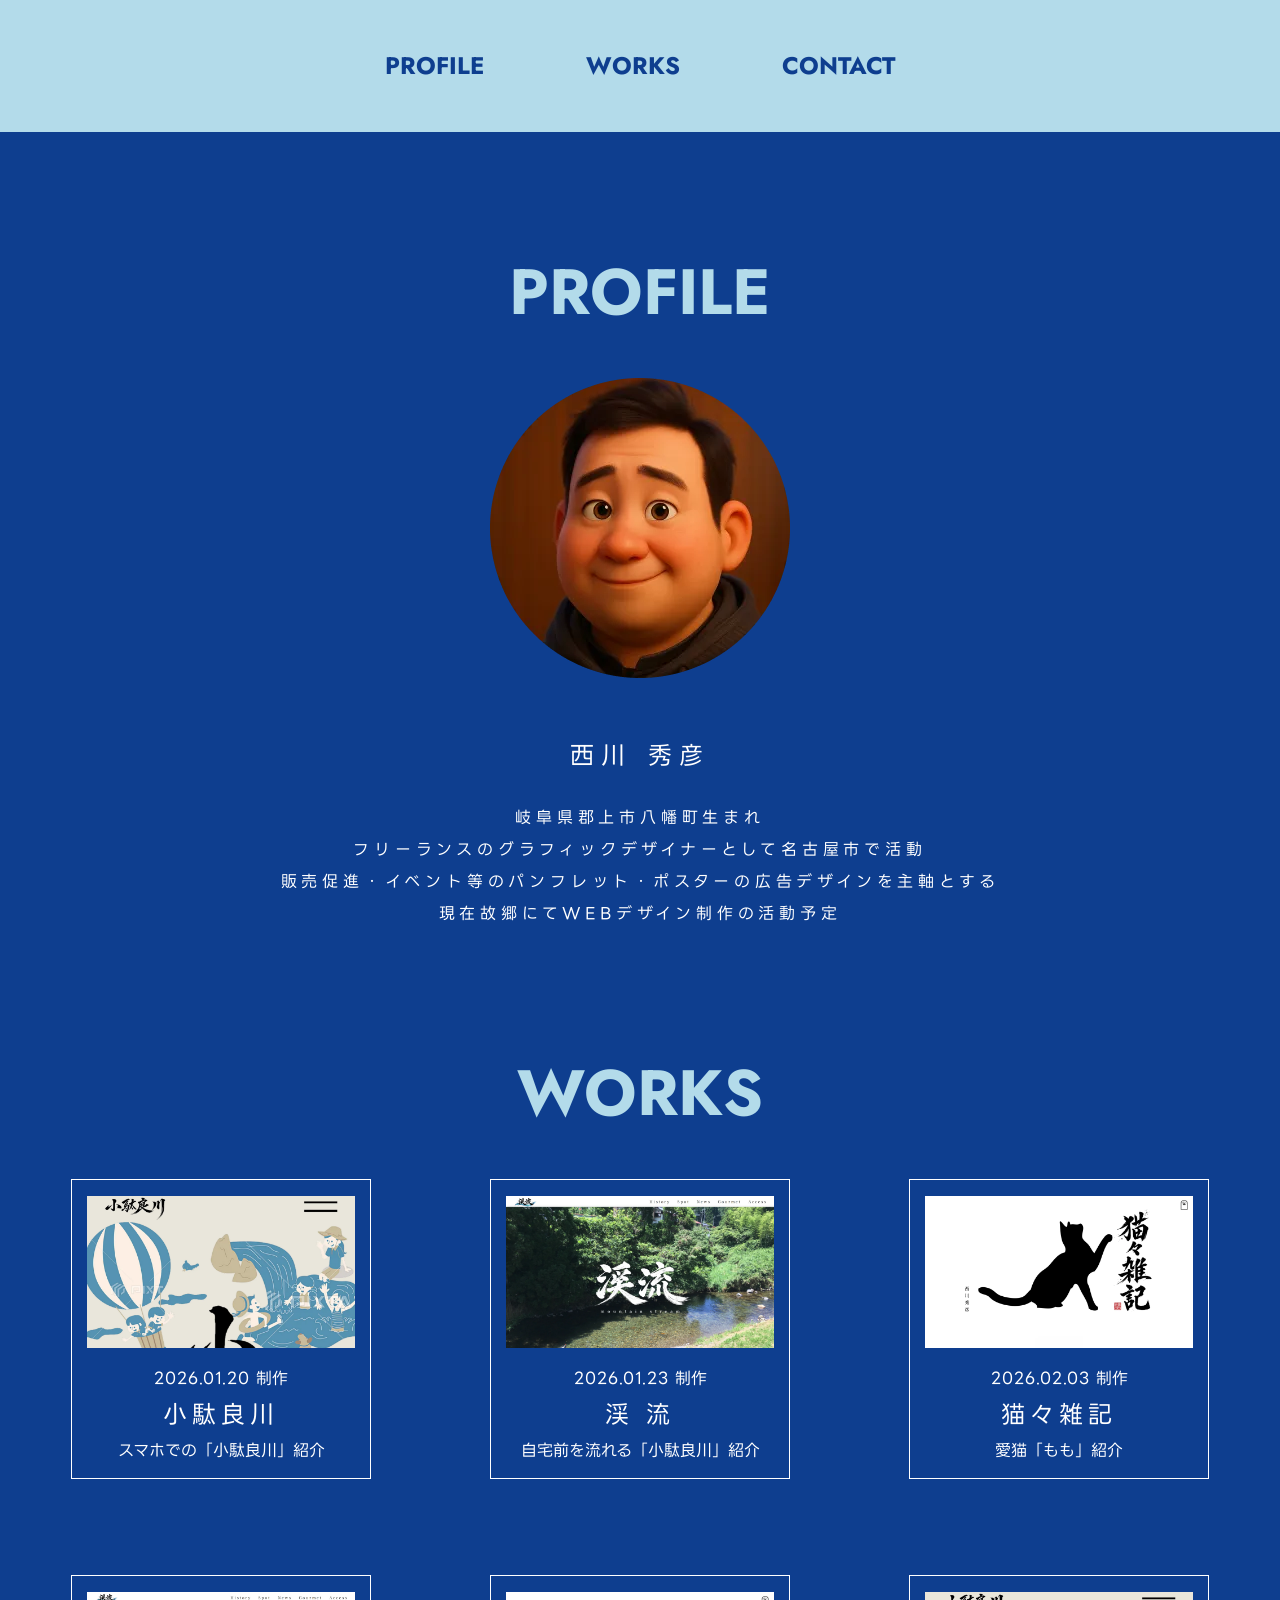
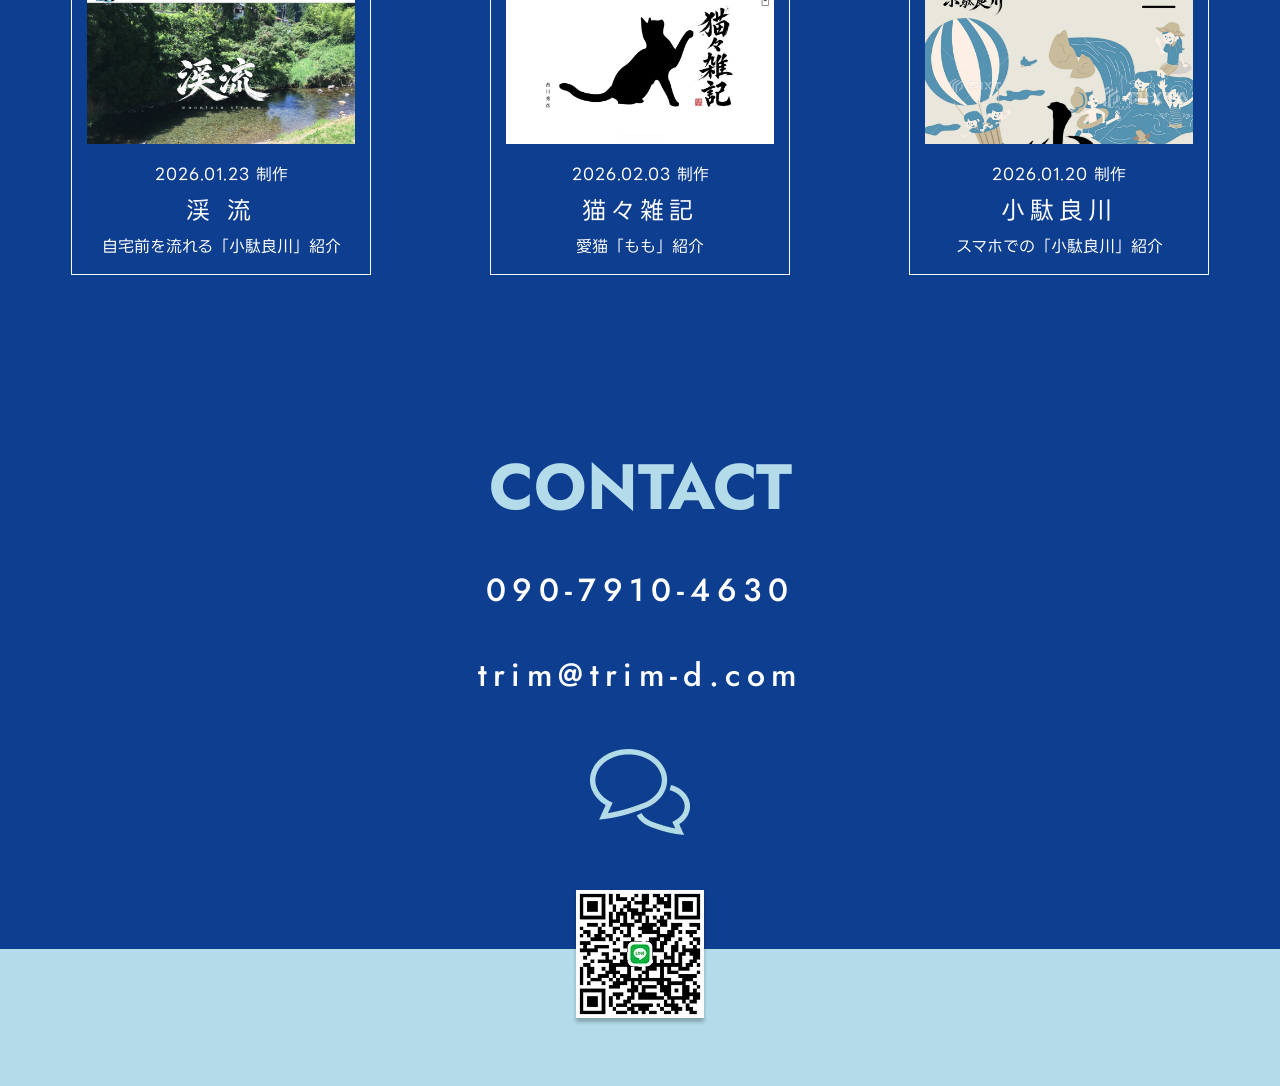
==== index.html @ a08f2c5a "Add files via upload" ====
<!DOCTYPE html>
<html lang="ja">
<head>
    <meta charset="UTF-8">
    <meta name="viewport" content="width=device-width, initial-scale=1.0">
    <title>trim portfolio</title>
    <link rel="stylesheet" href="destyle.css">
    <link rel="stylesheet" href="style.css">
    
    <link rel="preconnect" href="https://fonts.googleapis.com">
    <link rel="preconnect" href="https://fonts.gstatic.com" crossorigin>
    <link href="https://fonts.googleapis.com/css2?family=Jost:ital,wght@0,100..900;1,100..900&display=swap" rel="stylesheet">
    
    <link rel="preconnect" href="https://fonts.googleapis.com">
    <link rel="preconnect" href="https://fonts.gstatic.com" crossorigin>
    <link href="https://fonts.googleapis.com/css2?family=Jost:ital,wght@0,100..900;1,100..900&family=LINE+Seed+JP&display=swap" rel="stylesheet">
</head>
<body>
    <header>
        <div><a href="index.html#PROFILE">PROFILE</a></div>
        <div><a href="index.html#WORKS">WORKS</a></div>
        <div><a href="index.html#CONTACT">CONTACT</a></div>
    </header>

    <main>
        <h2 class="PROFILE" id="PROFILE">PROFILE</h2>
        <div class="character"><img src="img/character.webp"></div>
        <h3>西川&nbsp;秀彦</h3>
        <div class="wide">
            <p>岐阜県郡上市八幡町生まれ<br>
            フリーランスのグラフィックデザイナーとして名古屋市で活動<br>
            販売促進・イベント等のパンフレット・ポスターの広告デザインを主軸とする<br>
            現在故郷にてWEBデザイン制作の活動予定</p>
        </div>
        <div class="narrow">
            <p>岐阜県郡上市八幡町生まれ<br>
            フリーランスの<br>グラフィックデザイナーとして<br>名古屋市で活動<br>
            販売促進・イベント等の<br>パンフレット・ポスターの<br>広告デザインを主軸とする<br>
            現在故郷にてWEBデザイン制作の<br>活動予定</p>
        </div>
        <h2 id="WORKS">WORKS</h2>
        <div class="workss">
            <div class="works">
                <div class="work">
                    <a href="index4.html"><img src="img/img003.webp" class="imge"></a>
                    <p>2026.01.20&nbsp;制作</p>
                    <p class="title">小駄良川</p>
                    <p>スマホでの「小駄良川」紹介</p>
                </div>
            </div>
            <div class="works">
                <div class="work">
                    <a href="index2.html"><img src="img/img001.webp" class="imge"></a>
                    <p>2026.01.23&nbsp;制作</p>
                    <p class="title">渓&nbsp;流</p>
                    <p>自宅前を流れる「小駄良川」紹介</p>
                </div>
            </div>
            <div class="works">
                <div class="work">
                    <a href="index3.html"><img src="img/img002.webp" class="imge"></a>
                    <p>2026.02.03&nbsp;制作</p>
                    <p class="title">猫々雑記</p>
                    <p>愛猫「もも」紹介</p>
                </div>
            </div>
            <div class="works">
                <div class="work">
                    <a href="index2.html"><img src="img/img001.webp" class="imge"></a>
                    <p>2026.01.23&nbsp;制作</p>
                    <p class="title">渓&nbsp;流</p>
                    <p>自宅前を流れる「小駄良川」紹介</p>
                </div>
            </div>
            <div class="works">
                <div class="work">
                    <a href="index3.html"><img src="img/img002.webp" class="imge"></a>
                    <p>2026.02.03&nbsp;制作</p>
                    <p class="title">猫々雑記</p>
                    <p>愛猫「もも」紹介</p>
                </div>
            </div>
            <div class="works">
                <div class="work">
                    <a href="index4.html"><img src="img/img003.webp" class="imge"></a>
                    <p>2026.01.20&nbsp;制作</p>
                    <p class="title">小駄良川</p>
                    <p>スマホでの「小駄良川」紹介</p>
                </div>
            </div>
        </div>
        <h2 id="CONTACT">CONTACT</h2>
        <div class="hov1"><a href="tel:09079104630"><h4>090-7910-4630</h4></a></div>
        <div class="hov2"><a href="mailto:trim@trim-d.com"><h4>trim@trim-d.com</h4></a></div>
        <!-- <div class="mail"><a href="https://docs.google.com/forms/d/e/1FAIpQLSetaSt2dtOFJgFO29B1UzWakWCxqp90bEWePeTC_6CjGvQuvQ/viewform?usp=publish-editor"><img src="img/contact.png"></a></div> -->
        <div class="mail"><a href="contact.html"><img src="img/contact.webp"></a></div>
        <div class="line"><a href="https://line.me/ti/p/WzSoRrCOG3" target="_blank"><img src="img/line.webp"></a></div>
    </main>
    <!-- スマホでもホバーさせる一行 -->
    <script>document.addEventListener('touchstart', function(){}, {passive: true});</script>



</body>
</html>
---- destyle.css ----
/*! destyle.css v4.0.1 | MIT License | https://github.com/nicolas-cusan/destyle.css */

/* Reset box-model and set borders */
/* ============================================ */

*,
::before,
::after {
  box-sizing: border-box;
  border-style: solid;
  border-width: 0;
  min-width: 0;
}

/* Document */
/* ============================================ */

/**
 * 1. Correct the line height in all browsers.
 * 2. Prevent adjustments of font size after orientation changes in iOS.
 * 3. Remove gray overlay on links for iOS.
 */

html {
  line-height: 1.15; /* 1 */
  -webkit-text-size-adjust: 100%; /* 2 */
  -webkit-tap-highlight-color: transparent; /* 3*/
}

/* Sections */
/* ============================================ */

/**
 * Remove the margin in all browsers.
 */

body {
  margin: 0;
}

/**
 * Render the `main` element consistently in IE.
 */

main {
  display: block;
}

/* Vertical rhythm */
/* ============================================ */

p,
table,
blockquote,
address,
pre,
iframe,
form,
figure,
dl {
  margin: 0;
}

/* Headings */
/* ============================================ */

h1,
h2,
h3,
h4,
h5,
h6 {
  font-size: inherit;
  font-weight: inherit;
  margin: 0;
}

/* Lists (enumeration) */
/* ============================================ */

ul,
ol {
  margin: 0;
  padding: 0;
  list-style: none;
}

/* Lists (definition) */
/* ============================================ */

dt {
  font-weight: bold;
}

dd {
  margin-left: 0;
}

/* Grouping content */
/* ============================================ */

/**
 * 1. Add the correct box sizing in Firefox.
 * 2. Show the overflow in Edge and IE.
 */

hr {
  box-sizing: content-box; /* 1 */
  height: 0; /* 1 */
  overflow: visible; /* 2 */
  border-top-width: 1px;
  margin: 0;
  clear: both;
  color: inherit;
}

/**
 * 1. Correct the inheritance and scaling of font size in all browsers.
 * 2. Correct the odd `em` font sizing in all browsers.
 */

pre {
  font-family: monospace, monospace; /* 1 */
  font-size: inherit; /* 2 */
}

address {
  font-style: inherit;
}

/* Text-level semantics */
/* ============================================ */

/**
 * Remove the gray background on active links in IE 10.
 */

a {
  background-color: transparent;
  text-decoration: none;
  color: inherit;
}

/**
 * 1. Remove the bottom border in Chrome 57-
 * 2. Add the correct text decoration in Chrome, Edge, IE, Opera, and Safari.
 */

abbr[title] {
  text-decoration: underline dotted; /* 2 */
}

/**
 * Add the correct font weight in Chrome, Edge, and Safari.
 */

b,
strong {
  font-weight: bolder;
}

/**
 * 1. Correct the inheritance and scaling of font size in all browsers.
 * 2. Correct the odd `em` font sizing in all browsers.
 */

code,
kbd,
samp {
  font-family: monospace, monospace; /* 1 */
  font-size: inherit; /* 2 */
}

/**
 * Add the correct font size in all browsers.
 */

small {
  font-size: 80%;
}

/**
 * Prevent `sub` and `sup` elements from affecting the line height in
 * all browsers.
 */

sub,
sup {
  font-size: 75%;
  line-height: 0;
  position: relative;
  vertical-align: baseline;
}

sub {
  bottom: -0.25em;
}

sup {
  top: -0.5em;
}

/* Replaced content */
/* ============================================ */

/**
 * Prevent vertical alignment issues.
 */

svg,
img,
embed,
object,
iframe {
  vertical-align: bottom;
}

/* Forms */
/* ============================================ */

/**
 * Reset form fields to make them styleable.
 * 1. Make form elements stylable across systems iOS especially.
 * 2. Inherit text-transform from parent.
 */

button,
input,
optgroup,
select,
textarea {
  -webkit-appearance: none; /* 1 */
  appearance: none;
  vertical-align: middle;
  color: inherit;
  font: inherit;
  background: transparent;
  padding: 0;
  margin: 0;
  border-radius: 0;
  text-align: inherit;
  text-transform: inherit; /* 2 */
}

/**
 * Correct cursors for clickable elements.
 */

button,
[type="button"],
[type="reset"],
[type="submit"] {
  cursor: pointer;
}

button:disabled,
[type="button"]:disabled,
[type="reset"]:disabled,
[type="submit"]:disabled {
  cursor: default;
}

/**
 * Improve outlines for Firefox and unify style with input elements & buttons.
 */

:-moz-focusring {
  outline: auto;
}

select:disabled {
  opacity: inherit;
}

/**
 * Remove padding
 */

option {
  padding: 0;
}

/**
 * Reset to invisible
 */

fieldset {
  margin: 0;
  padding: 0;
  min-width: 0;
}

legend {
  padding: 0;
}

/**
 * Add the correct vertical alignment in Chrome, Firefox, and Opera.
 */

progress {
  vertical-align: baseline;
}

/**
 * Remove the default vertical scrollbar in IE 10+.
 */

textarea {
  overflow: auto;
}

/**
 * Correct the cursor style of increment and decrement buttons in Chrome.
 */

[type="number"]::-webkit-inner-spin-button,
[type="number"]::-webkit-outer-spin-button {
  height: auto;
}

/**
 * Correct the outline style in Safari.
 */

[type="search"] {
  outline-offset: -2px; /* 1 */
}

/**
 * Remove the inner padding in Chrome and Safari on macOS.
 */

[type="search"]::-webkit-search-decoration {
  -webkit-appearance: none;
}

/**
 * 1. Correct the inability to style clickable types in iOS and Safari.
 * 2. Fix font inheritance.
 */

::-webkit-file-upload-button {
  -webkit-appearance: button; /* 1 */
  font: inherit; /* 2 */
}

/**
 * Fix appearance for Firefox
 */
[type="number"] {
  -moz-appearance: textfield;
}

/**
 * Clickable labels
 */

label[for] {
  cursor: pointer;
}

/* Interactive */
/* ============================================ */

/*
 * Add the correct display in Edge, IE 10+, and Firefox.
 */

details {
  display: block;
}

/*
 * Add the correct display in all browsers.
 */

summary {
  display: list-item;
}

/*
 * Remove outline for editable content.
 */

[contenteditable]:focus {
  outline: auto;
}

/* Tables */
/* ============================================ */

/**
1. Correct table border color inheritance in all Chrome and Safari.
*/

table {
  border-color: inherit; /* 1 */
  border-collapse: collapse;
}

caption {
  text-align: left;
}

td,
th {
  vertical-align: top;
  padding: 0;
}

th {
  text-align: left;
  font-weight: bold;
}
---- style.css ----
/* .jost-<uniquifier> {
  font-family: "Jost", sans-serif;
  font-optical-sizing: auto;
  font-weight: <weight>;
  font-style: normal;
} */
.line-seed-jp-regular {
  font-family: "LINE Seed JP", sans-serif;
  font-weight: 400;
  font-style: normal;
}


header {
  display: flex;
  justify-content: center;
  gap: 8%;
  font-family: "Jost", sans-serif;
  font-optical-sizing: auto;
  font-weight: bold;
  font-size: 24px;
  text-align: center;
  color: #0E3E8F;
  background-color: #B3DBEA;
  padding-top: 52px;
  padding-bottom: 52px;
  position: fixed; 
  width: 100%;
  z-index: 1000; /* ヘッダーを最前面に */
}
main {
  background-color: #0E3E8F;
  padding-top: 128px;
}
.for {
  background-color: #0E3E8F;
  padding-bottom: 128px;
}
.PROFILE {
  /* background-color: #0E3E8F; */
  color: #B3DBEA;
  font-family: "Jost", sans-serif;
  font-optical-sizing: auto;
  font-weight: bold;
  font-size: 64px;
  text-align: center;
  padding-top: 128px;
}
h2 {
  /* background-color: #0E3E8F; */
  color: #B3DBEA;
  font-family: "Jost", sans-serif;
  font-optical-sizing: auto;
  font-weight: bold;
  font-size: 64px;
  text-align: center;
  padding-top: 128px;
}
.character {
  display: flex;
  justify-content: center;
  padding-top: 48px;
}
h3 {
  font-family: "LINE Seed JP", sans-serif;
  font-weight: 400;
  font-style: normal;
  font-size: 24px;
  color: #ffffff;
  text-align: center;
  letter-spacing: 0.3em;
  padding-top: 64px;
}
.wide {
  font-family: "LINE Seed JP", sans-serif;
  font-weight: 400;
  font-style: normal;
  font-size: 16px;
  color: #ffffff;
  text-align: center;
  letter-spacing: 0.3em;
  line-height: 2;
  padding-top: 32px;
  margin-left: 4%;
  margin-right: 4%;
}
.narrow {
  font-family: "LINE Seed JP", sans-serif;
  font-weight: 400;
  font-style: normal;
  font-size: 16px;
  color: #ffffff;
  text-align: center;
  letter-spacing: 0.3em;
  line-height: 2;
  padding-top: 32px;
  margin-left: 4%;
  margin-right: 4%;
}
@media screen and (max-width: 700px) {
  .wide {
    display: none;
  }
}
@media screen and (min-width: 700px) {
  .narrow {
    display: none;
  }
  .for {
  background-color: #0E3E8F;
  padding-bottom: 600px;
  }
}
.work {
  font-family: "LINE Seed JP", sans-serif;
  font-weight: 400;
  font-style: normal;
  font-size: 16px;
  color: #ffffff;
  text-align: center;
  line-height: 1.8;
}
.work2 {
  font-family: "LINE Seed JP", sans-serif;
  font-weight: 400;
  font-style: normal;
  font-size: 16px;
  color: #ffffff;
  text-align: center;
  line-height: 1.8;
  padding-bottom: 128px;
}
.title {
  font-size: 24px;
  letter-spacing: 0.2em;
}
.works {
  margin: 48px;
  border: 1px solid #ffffff;
	width: 300px;
	height: 300px;
}
.workss {
  display: flex;
  justify-content: space-evenly;
  flex-wrap: wrap;
}
h4 {
  color: #ffffff;
  font-family: "Jost", sans-serif;
  font-optical-sizing: auto;
  font-weight: 500;
  font-size: 32px;
  text-align: center;
  padding-top: 48px;
  letter-spacing: 0.2em;
}
.mail {
  display: flex;
  justify-content: center;
  padding-top: 48px;
}
.line {
  display: flex;
  justify-content: center;
  margin-top: 48px;
  background: linear-gradient(
    to bottom,
    #0E3E8F 0%,
    #0E3E8F 30%,
    #B3DBEA 30%,
    #B3DBEA 100%
  );
  padding-bottom: 60px;
}




/* contact全体のスタイルを統一 */
/* CSSにおける* { }は、ウェブページ内のすべてのHTML要素にスタイルを適用する「ユニバーサルセレクター」です。 */
* {
    box-sizing: border-box; /* これで padding, border を含めたサイズ計算をする */
    margin: 0;
    padding: 0;
}

body {
  font-family: "LINE Seed JP", sans-serif;
  font-weight: 400;
  font-style: normal;
  text-align: center;
  margin: 0;
  padding: 0;
  overflow-x: hidden;/* hoverで増えた分をはみ出さない様にする */
}

/* フォームのタイトル */
h5 {
  margin-top: 64px;
  margin-bottom: 16px;
  font-size: 24px;
  color: rgb(255, 255, 255);
  letter-spacing: 0.3em;
}

/* フォーム全体のスタイル */
form {
  background-color: rgb(255, 255, 255);
  padding: 20px;
  width: 90%;
  max-width: 400px;
  margin: auto;
  border-radius: 10px;
  text-align: left;
}

/* ラベルのスタイル */
label {
  display: block;
  margin-top: 10px;
  font-weight: 600;
  color: #0E3E8F;
}

/* 入力欄のスタイル */
input, textarea {
  width: 100%; /* box-sizingが適用されるので、paddingやborder込みで100%に収まる */
  padding: 10px;
  margin-top: 5px;
  border: 1px solid #ccc;
  border-radius: 5px;
  font-size: 16px;
}

/* テキストエリアの高さを調整 */
textarea {
  resize: vertical;
  height: 120px;
}

/* 送信ボタンのスタイル */
button {
  background-color: #B3DBEA;
  color: #ffffff;
  border: none;
  padding: 10px;
  width: 100%;
  margin-top: 10px;
  border-radius: 5px;
  font-size: 16px;
  cursor: pointer;
  text-align: center;
}

/* ホバー時のボタンスタイル */
button:hover {
  background-color: #0E3E8F;
}

/* contact下の空き */
.aki {
  padding-bottom: 200px;
}


@media screen and (max-width: 600px) {
    form {
        padding: 15px;
        width: 95%;
    }
    button {
        font-size: 14px;
        padding: 8px;
    }
}
img:hover {
  filter: drop-shadow(4px 4px 4px lab(0% 0 0 / 0.5));
  transform:scale(1.2);
	transition:0.5s;
}
.imge {
  padding-top: 16px;
  padding-bottom: 16px;
  width: 90%;
}
.imge2 {
  width: 100vw;
  padding: 4%;
  margin-top: 16%;
}
.hov1:hover {
  filter: drop-shadow(4px 4px 4px rgba(0, 0, 0, 0.8));
  transform:scale(1.2);
	transition:0.5s;
}
.hov2:hover {
  filter: drop-shadow(4px 4px 4px rgba(0, 0, 0, 0.8));
  transform:scale(1.2);
	transition:0.5s;
}
.character {
  display: inline-block; /* 回転を確実にする */
  transition: transform 0.5s ease-in-out; /* 0.5秒かけてなめらかに回転 */
}

.character:hover {
  transform: rotate(720deg); /* ホバー時に360度回転 */
}
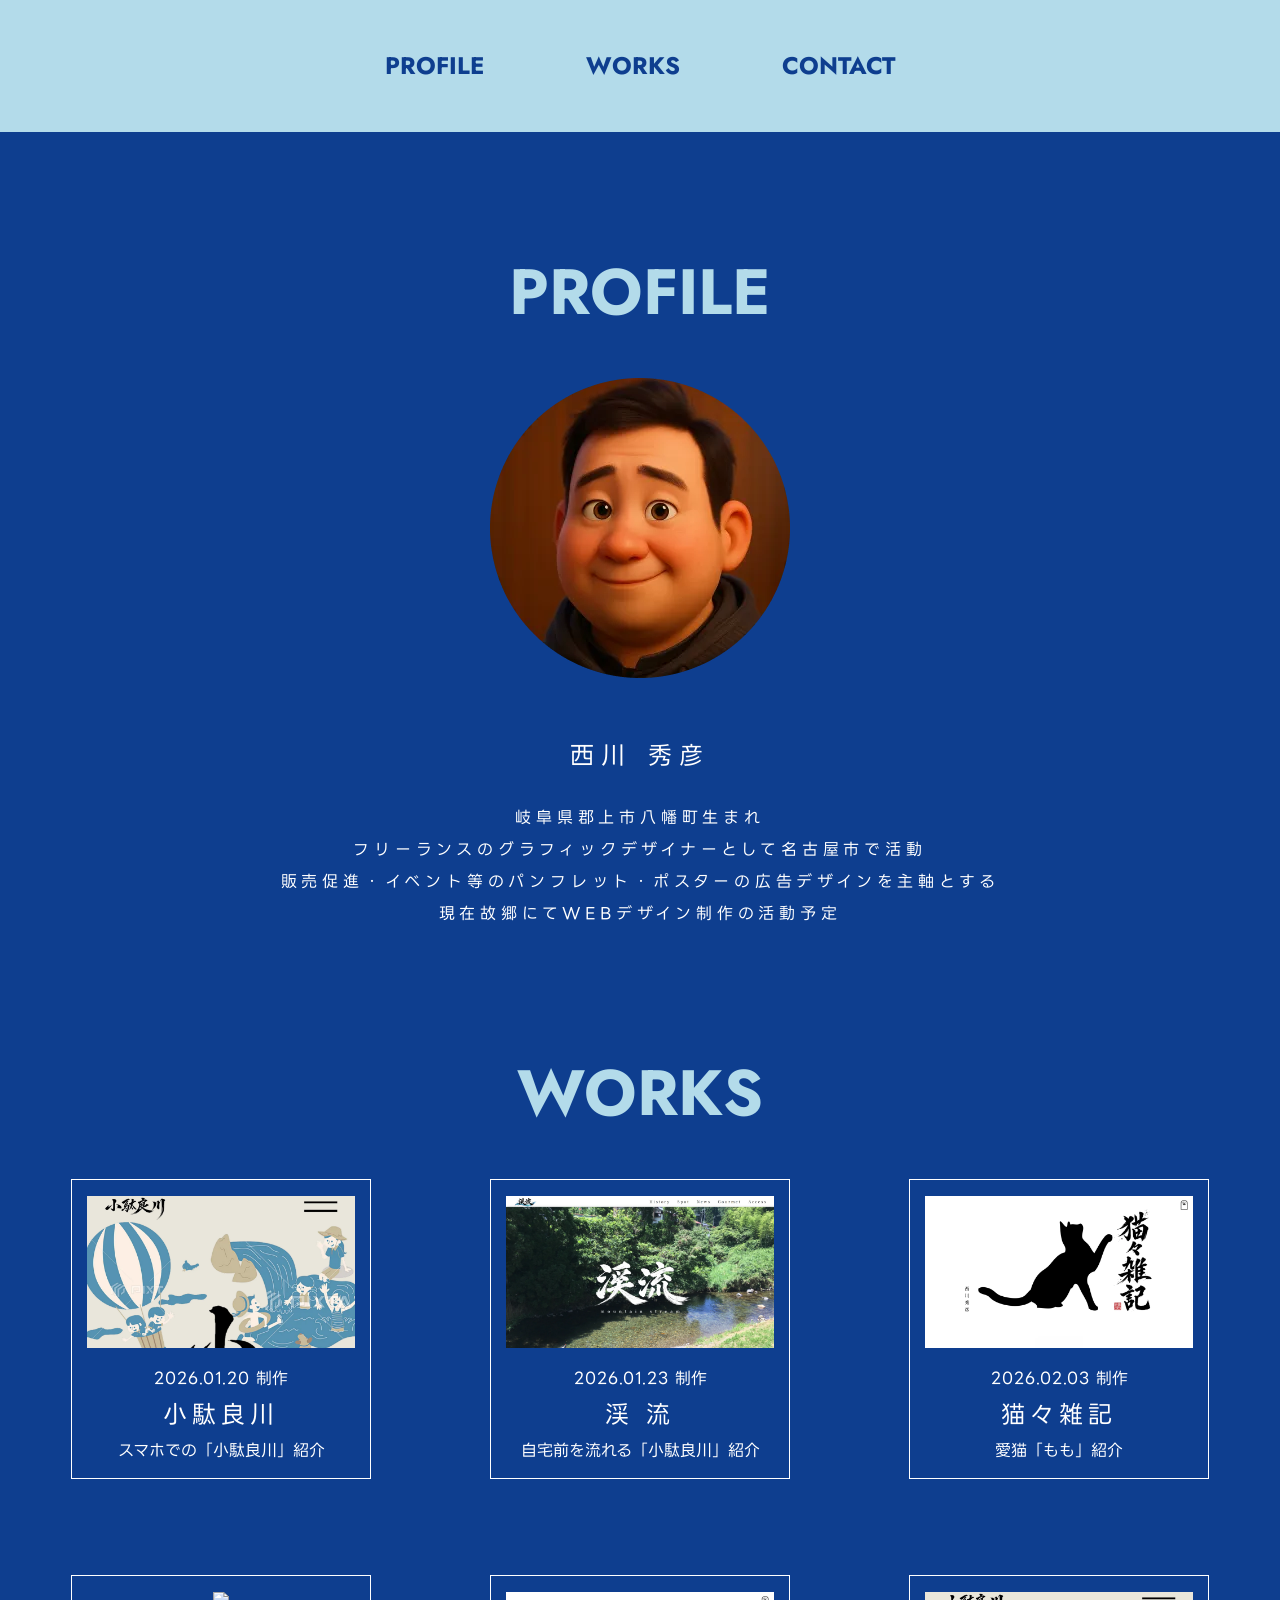
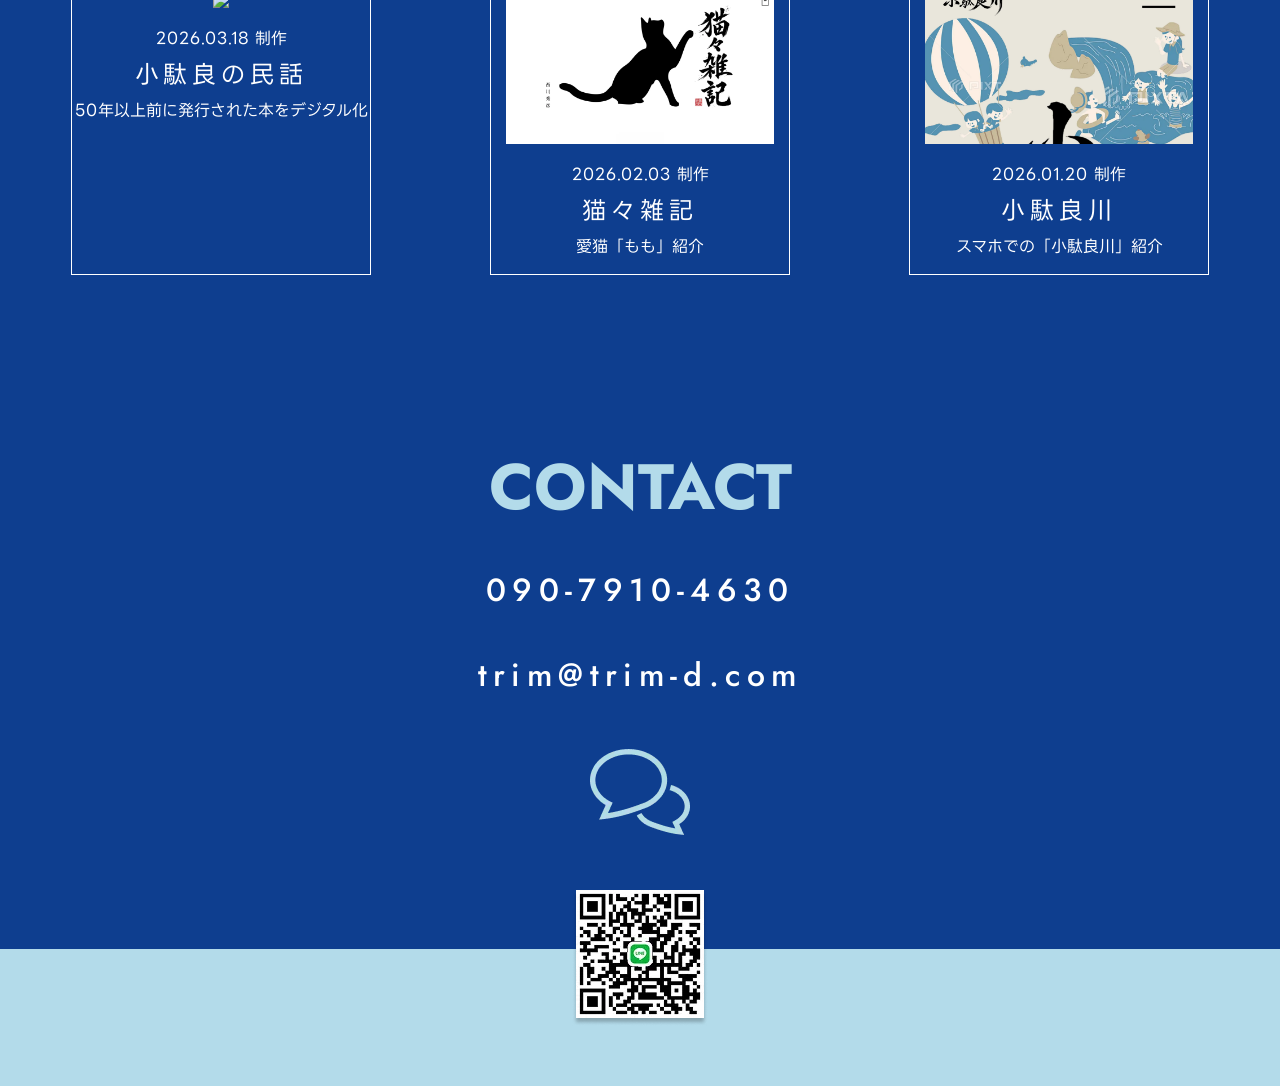
==== commit cab0a8f4: "Add files via upload" ====
--- a/index.html
+++ b/index.html
@@ -66,10 +66,10 @@
             </div>
             <div class="works">
                 <div class="work">
-                    <a href="index2.html"><img src="img/img001.webp" class="imge"></a>
-                    <p>2026.01.23&nbsp;制作</p>
-                    <p class="title">渓&nbsp;流</p>
-                    <p>自宅前を流れる「小駄良川」紹介</p>
+                    <a href="index5.html"><img src="img/img004.webp" class="imge"></a>
+                    <p>2026.03.18&nbsp;制作</p>
+                    <p class="title">小駄良の民話</p>
+                    <p>50年以上前に発行された本をデジタル化</p>
                 </div>
             </div>
             <div class="works">
--- a/style.css
+++ b/style.css
@@ -306,4 +306,30 @@
 
 .character:hover {
   transform: rotate(720deg); /* ホバー時に360度回転 */
-}+}
+
+
+
+
+@view-transition {
+  navigation: auto;
+}
+
+@keyframes reveal-circle {
+  from {
+    clip-path: circle(0% at 50% 50%);
+  }
+  to {
+    clip-path: circle(150% at 50% 50%);
+  }
+}
+
+::view-transition-new(root) {
+  animation: reveal-circle 1s ease-in-out;
+}
+
+::view-transition-old(root) {
+  animation: none;
+  opacity: 1;
+}
+/* デフォルトのopacity: 0が動いてしまうので上書き */
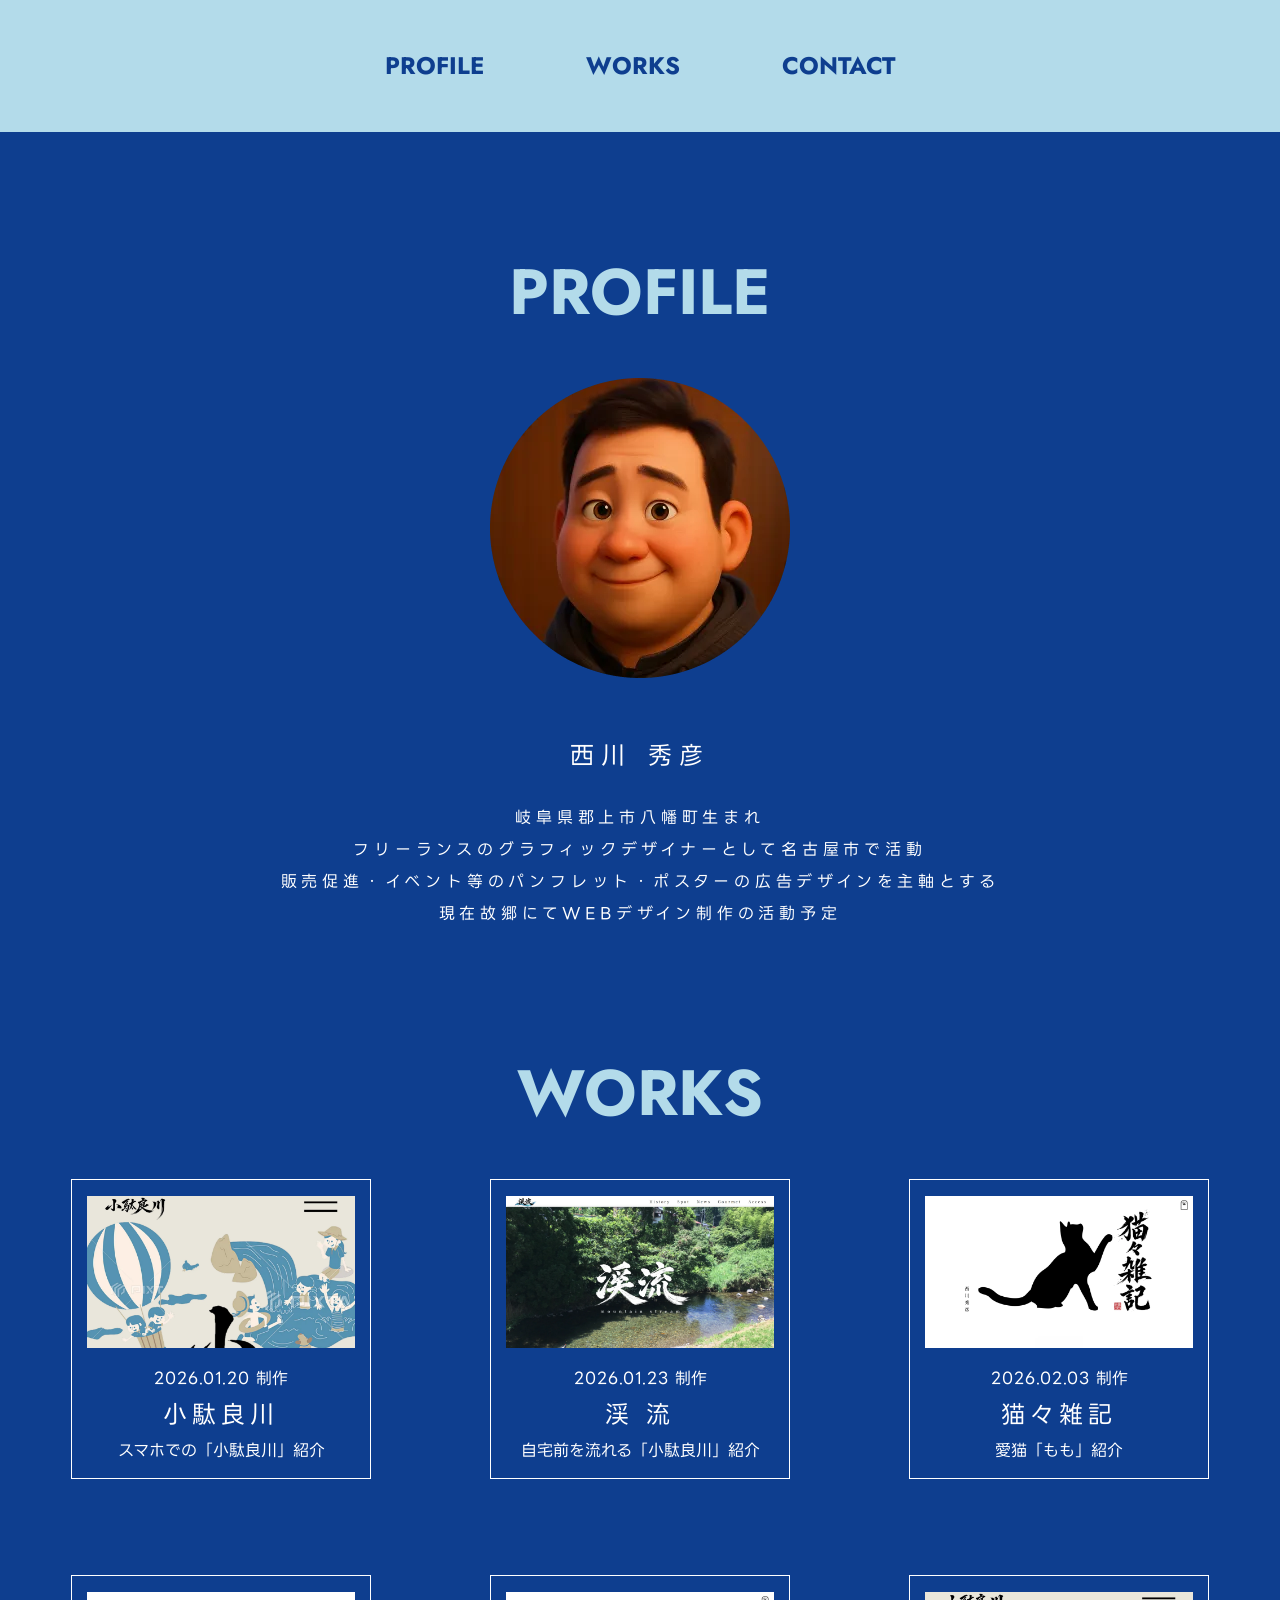
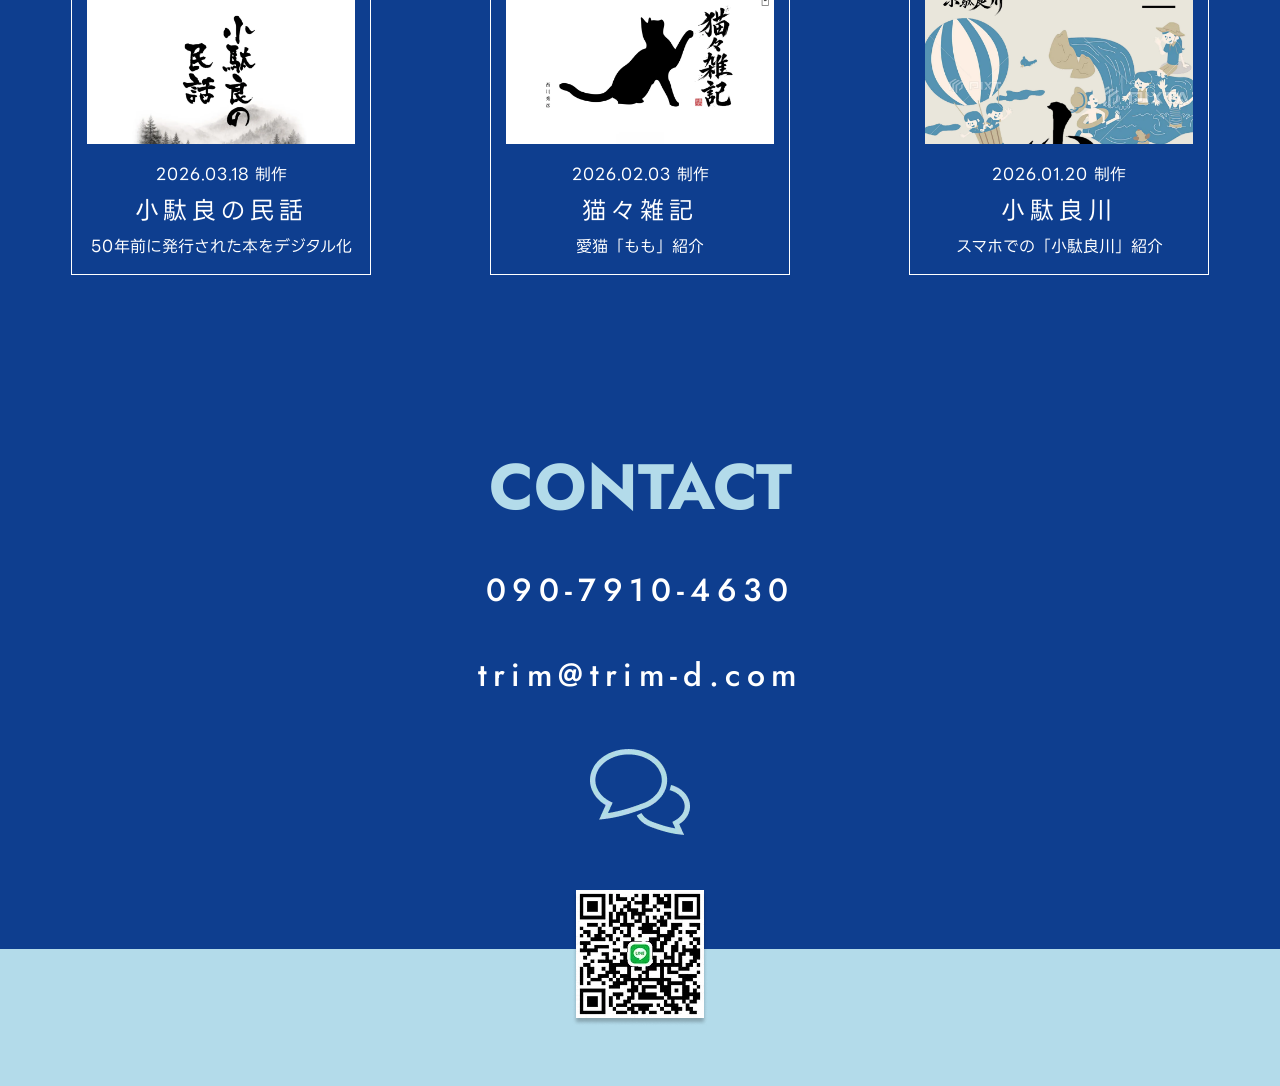
==== commit 8cd93900: "Add files via upload" ====
--- a/index.html
+++ b/index.html
@@ -69,7 +69,7 @@
                     <a href="index5.html"><img src="img/img004.webp" class="imge"></a>
                     <p>2026.03.18&nbsp;制作</p>
                     <p class="title">小駄良の民話</p>
-                    <p>50年以上前に発行された本をデジタル化</p>
+                    <p>50年前に発行された本をデジタル化</p>
                 </div>
             </div>
             <div class="works">
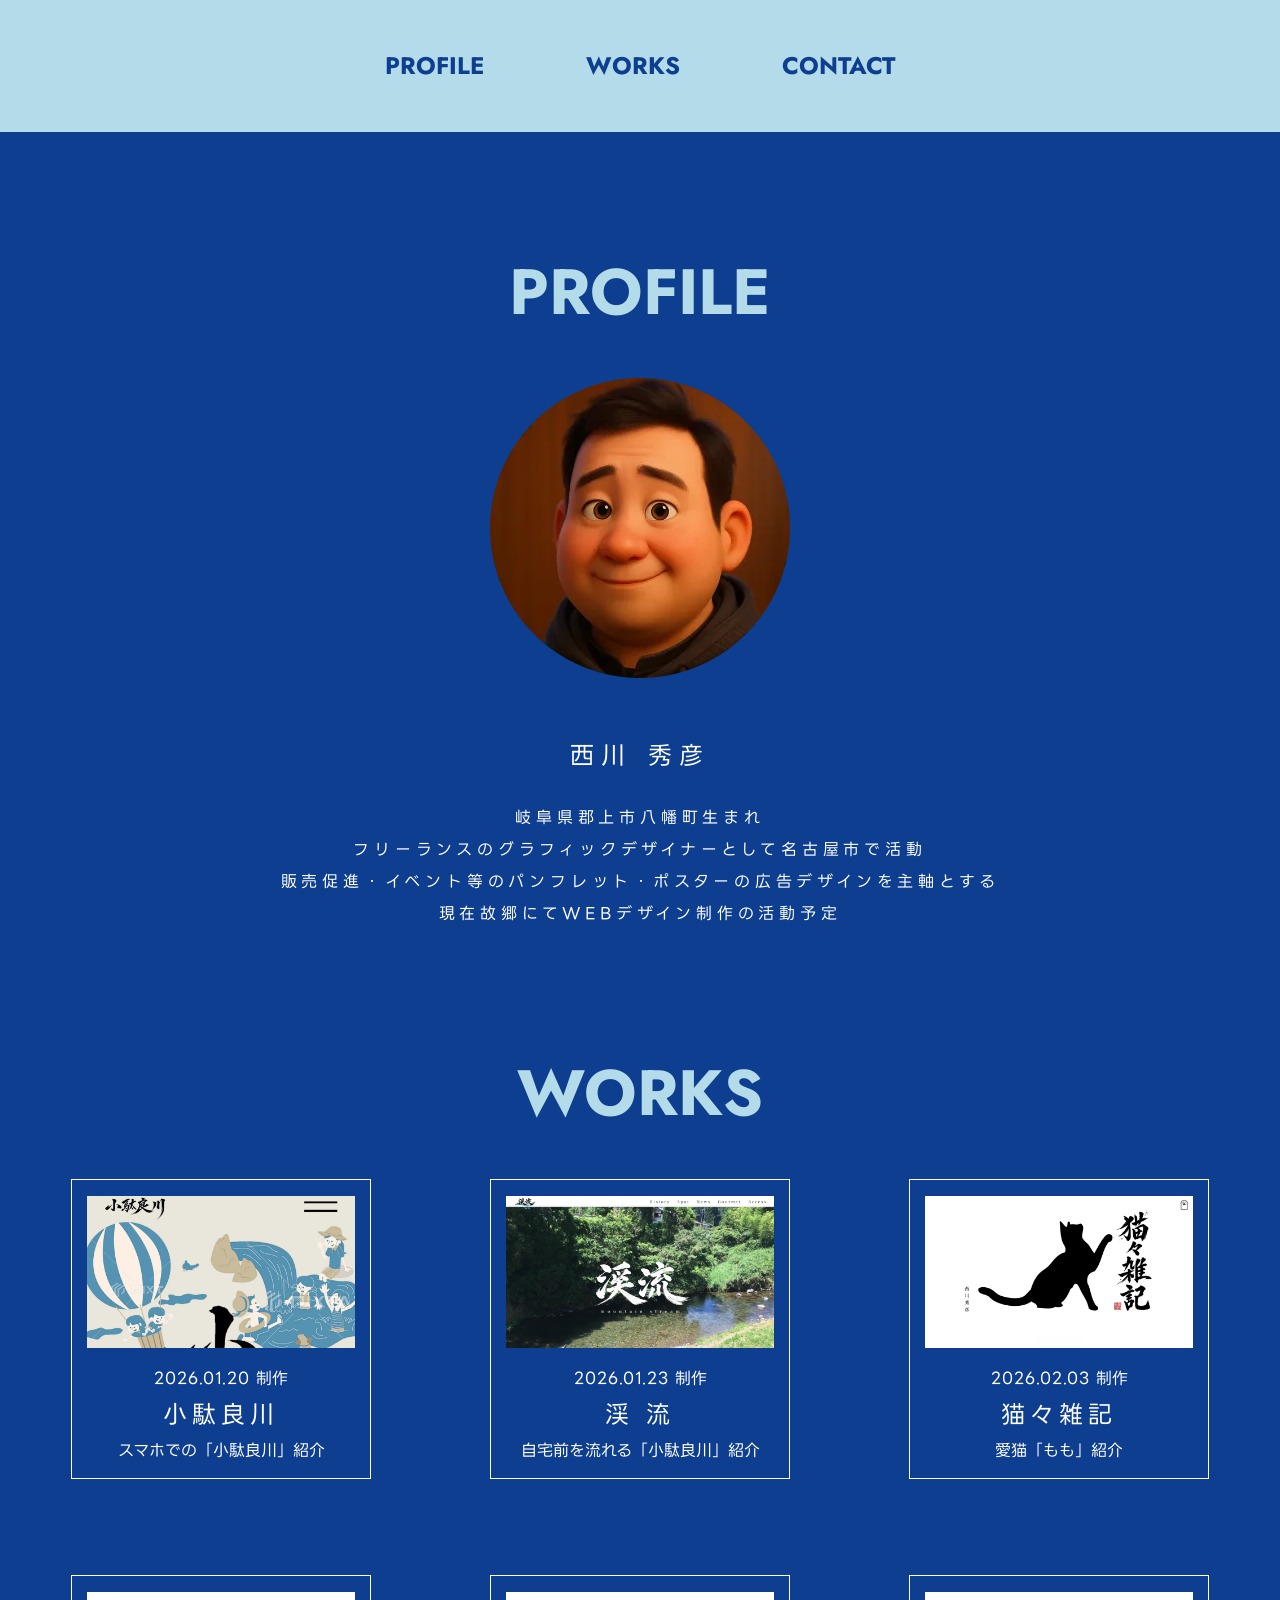
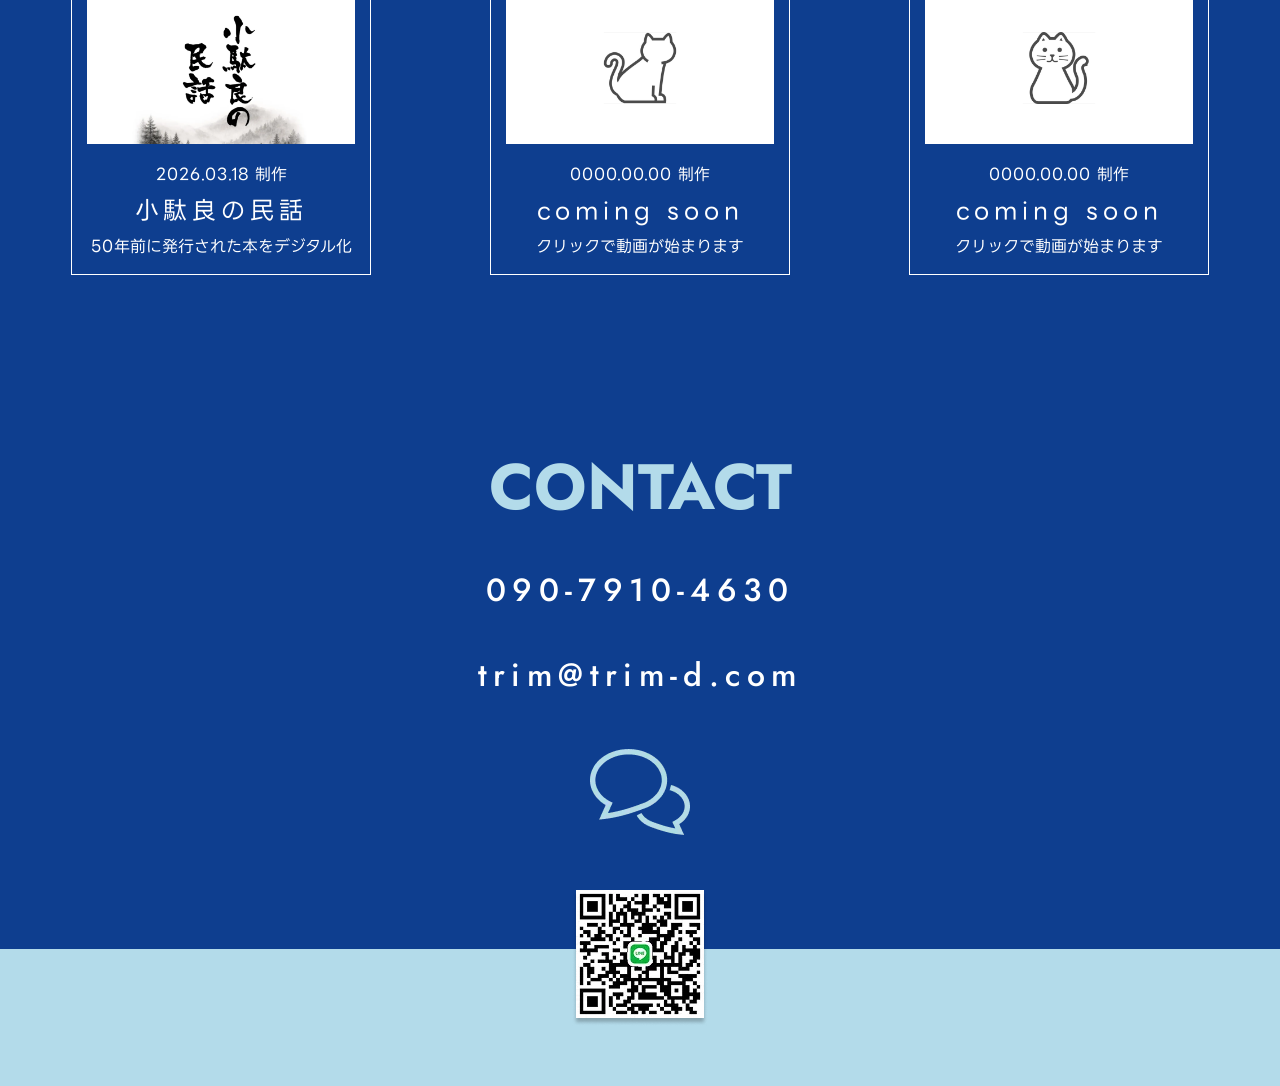
==== commit 4bb24bf3: "Add files via upload" ====
--- a/index.html
+++ b/index.html
@@ -42,7 +42,7 @@
         <div class="workss">
             <div class="works">
                 <div class="work">
-                    <a href="index4.html"><img src="img/img003.webp" class="imge"></a>
+                    <a href="index3.html"><img src="img/img003.webp" class="imge"></a>
                     <p>2026.01.20&nbsp;制作</p>
                     <p class="title">小駄良川</p>
                     <p>スマホでの「小駄良川」紹介</p>
@@ -50,7 +50,7 @@
             </div>
             <div class="works">
                 <div class="work">
-                    <a href="index2.html"><img src="img/img001.webp" class="imge"></a>
+                    <a href="index1.html"><img src="img/img001.webp" class="imge"></a>
                     <p>2026.01.23&nbsp;制作</p>
                     <p class="title">渓&nbsp;流</p>
                     <p>自宅前を流れる「小駄良川」紹介</p>
@@ -58,7 +58,7 @@
             </div>
             <div class="works">
                 <div class="work">
-                    <a href="index3.html"><img src="img/img002.webp" class="imge"></a>
+                    <a href="index2.html"><img src="img/img002.webp" class="imge"></a>
                     <p>2026.02.03&nbsp;制作</p>
                     <p class="title">猫々雑記</p>
                     <p>愛猫「もも」紹介</p>
@@ -66,7 +66,7 @@
             </div>
             <div class="works">
                 <div class="work">
-                    <a href="index5.html"><img src="img/img004.webp" class="imge"></a>
+                    <a href="index4.html"><img src="img/img004.webp" class="imge"></a>
                     <p>2026.03.18&nbsp;制作</p>
                     <p class="title">小駄良の民話</p>
                     <p>50年前に発行された本をデジタル化</p>
@@ -74,18 +74,18 @@
             </div>
             <div class="works">
                 <div class="work">
-                    <a href="index3.html"><img src="img/img002.webp" class="imge"></a>
-                    <p>2026.02.03&nbsp;制作</p>
-                    <p class="title">猫々雑記</p>
-                    <p>愛猫「もも」紹介</p>
+                    <a href="index5.html"><img src="img/neko1.webp" class="imge"></a>
+                    <p>0000.00.00&nbsp;制作</p>
+                    <p class="title">coming soon</p>
+                    <p>クリックで動画が始まります</p>
                 </div>
             </div>
             <div class="works">
                 <div class="work">
-                    <a href="index4.html"><img src="img/img003.webp" class="imge"></a>
-                    <p>2026.01.20&nbsp;制作</p>
-                    <p class="title">小駄良川</p>
-                    <p>スマホでの「小駄良川」紹介</p>
+                    <a href="index6.html"><img src="img/neko2.webp" class="imge"></a>
+                    <p>0000.00.00&nbsp;制作</p>
+                    <p class="title">coming soon</p>
+                    <p>クリックで動画が始まります</p>
                 </div>
             </div>
         </div>
--- a/style.css
+++ b/style.css
@@ -314,7 +314,6 @@
 @view-transition {
   navigation: auto;
 }
-
 @keyframes reveal-circle {
   from {
     clip-path: circle(0% at 50% 50%);
@@ -331,5 +330,4 @@
 ::view-transition-old(root) {
   animation: none;
   opacity: 1;
-}
-/* デフォルトのopacity: 0が動いてしまうので上書き */+}
